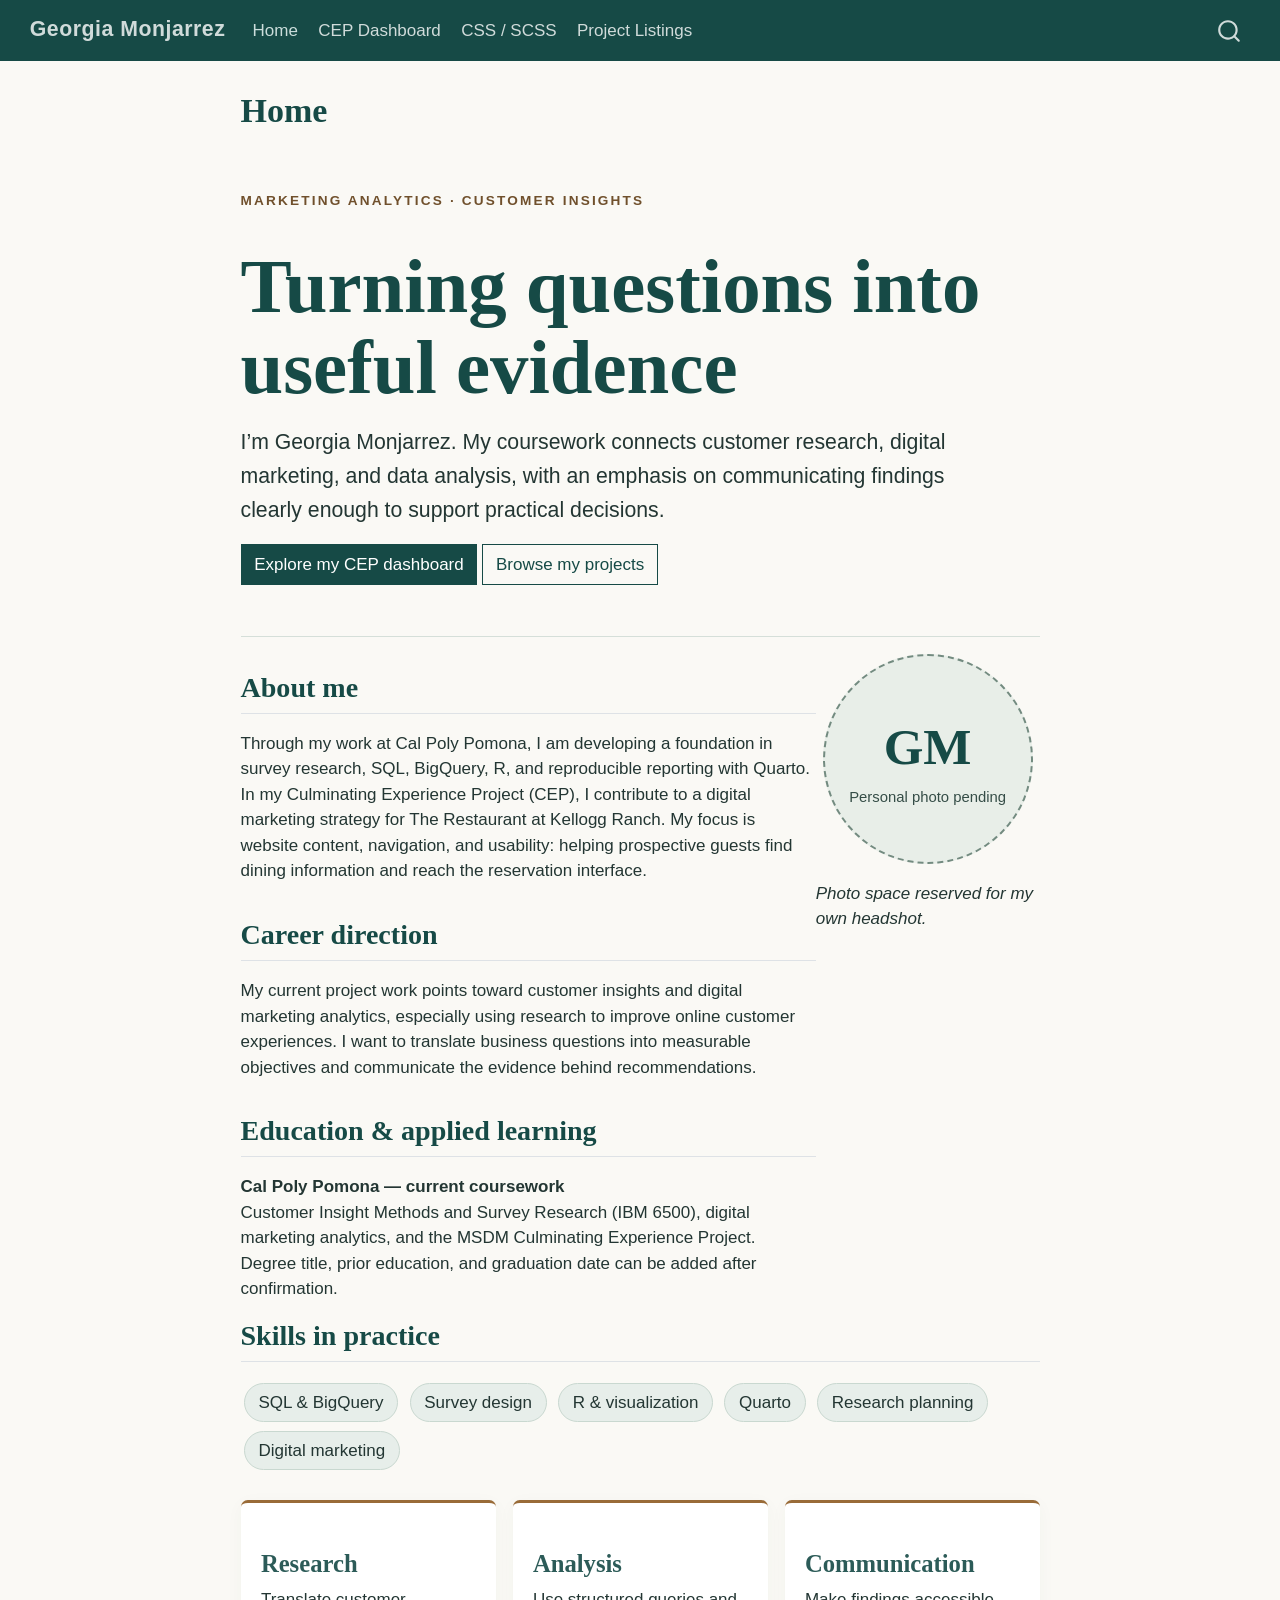
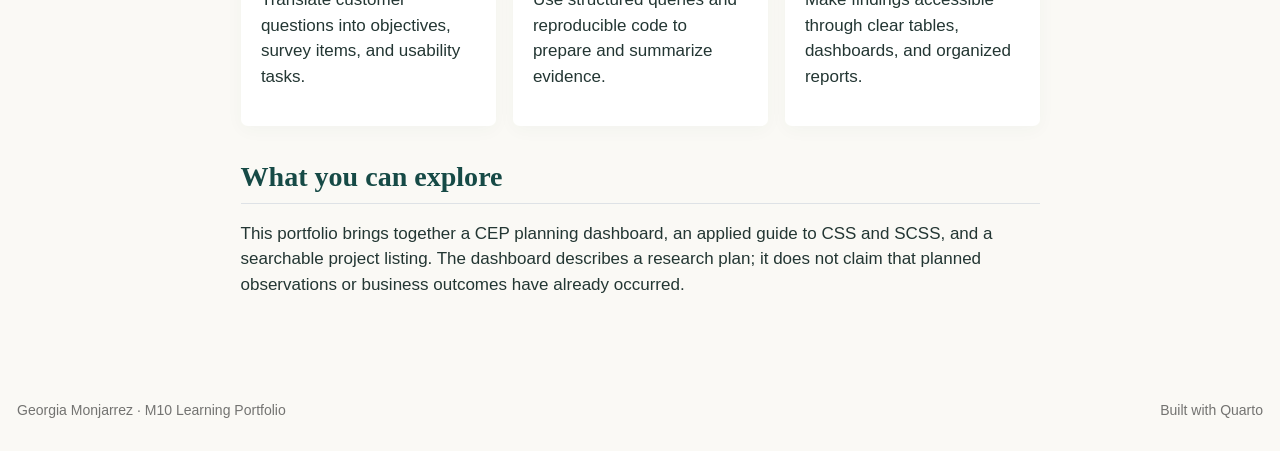
==== docs/index.html @ eda98996 "Initial commit" ====
<!DOCTYPE html>
<html xmlns="http://www.w3.org/1999/xhtml" lang="en" xml:lang="en"><head>

<meta charset="utf-8">
<meta name="generator" content="quarto-1.9.38">

<meta name="viewport" content="width=device-width, initial-scale=1.0, user-scalable=yes">


<title>Georgia Monjarrez | Marketing Analytics Portfolio – Georgia Monjarrez</title>
<style>
/* Default styles provided by pandoc.
** See https://pandoc.org/MANUAL.html#variables-for-html for config info.
*/
code{white-space: pre-wrap;}
span.smallcaps{font-variant: small-caps;}
div.columns{display: flex; gap: min(4vw, 1.5em);}
div.column{flex: auto; overflow-x: auto;}
div.hanging-indent{margin-left: 1.5em; text-indent: -1.5em;}
ul.task-list{list-style: none;}
ul.task-list li input[type="checkbox"] {
  width: 0.8em;
  margin: 0 0.8em 0.2em -1em; /* quarto-specific, see https://github.com/quarto-dev/quarto-cli/issues/4556 */ 
  vertical-align: middle;
}
</style>


<script src="site_libs/quarto-nav/quarto-nav.js"></script>
<script src="site_libs/quarto-nav/headroom.min.js"></script>
<script src="site_libs/clipboard/clipboard.min.js"></script>
<script src="site_libs/quarto-search/autocomplete.umd.js"></script>
<script src="site_libs/quarto-search/fuse.min.js"></script>
<script src="site_libs/quarto-search/quarto-search.js"></script>
<meta name="quarto:offset" content="./">
<script src="site_libs/quarto-html/quarto.js" type="module"></script>
<script src="site_libs/quarto-html/tabsets/tabsets.js" type="module"></script>
<script src="site_libs/quarto-html/popper.min.js"></script>
<script src="site_libs/quarto-html/tippy.umd.min.js"></script>
<script src="site_libs/quarto-html/anchor.min.js"></script>
<link href="site_libs/quarto-html/tippy.css" rel="stylesheet">
<link href="site_libs/quarto-html/quarto-syntax-highlighting-15634bcf2e68342d4ad2dfa704d543f6.css" rel="stylesheet" id="quarto-text-highlighting-styles">
<script src="site_libs/bootstrap/bootstrap.min.js"></script>
<link href="site_libs/bootstrap/bootstrap-icons.css" rel="stylesheet">
<link href="site_libs/bootstrap/bootstrap-c76b51278719bbd2c8a6ee5d5f65cb5e.min.css" rel="stylesheet" append-hash="true" id="quarto-bootstrap" data-mode="light">
<script id="quarto-search-options" type="application/json">{
  "location": "navbar",
  "copy-button": false,
  "collapse-after": 3,
  "panel-placement": "end",
  "type": "overlay",
  "limit": 50,
  "keyboard-shortcut": [
    "f",
    "/",
    "s"
  ],
  "show-item-context": false,
  "language": {
    "search-no-results-text": "No results",
    "search-matching-documents-text": "matching documents",
    "search-copy-link-title": "Copy link to search",
    "search-hide-matches-text": "Hide additional matches",
    "search-more-match-text": "more match in this document",
    "search-more-matches-text": "more matches in this document",
    "search-clear-button-title": "Clear",
    "search-text-placeholder": "",
    "search-detached-cancel-button-title": "Cancel",
    "search-submit-button-title": "Submit",
    "search-label": "Search"
  }
}</script>
<style>html{ scroll-behavior: smooth; }</style>


<link rel="stylesheet" href="styles.css">
</head>

<body class="nav-fixed fullcontent quarto-light">

<div id="quarto-search-results"></div>
  <header id="quarto-header" class="headroom fixed-top">
    <nav class="navbar navbar-expand-lg " data-bs-theme="dark">
      <div class="navbar-container container-fluid">
      <div class="navbar-brand-container mx-auto">
    <a class="navbar-brand" href="./index.html">
    <span class="navbar-title">Georgia Monjarrez</span>
    </a>
  </div>
            <div id="quarto-search" class="" title="Search"></div>
          <button class="navbar-toggler" type="button" data-bs-toggle="collapse" data-bs-target="#navbarCollapse" aria-controls="navbarCollapse" role="menu" aria-expanded="false" aria-label="Toggle navigation" onclick="if (window.quartoToggleHeadroom) { window.quartoToggleHeadroom(); }">
  <span class="navbar-toggler-icon"></span>
</button>
          <div class="collapse navbar-collapse" id="navbarCollapse">
            <ul class="navbar-nav navbar-nav-scroll me-auto">
  <li class="nav-item">
    <a class="nav-link active" href="./index.html" aria-current="page"> 
<span class="menu-text">Home</span></a>
  </li>  
  <li class="nav-item">
    <a class="nav-link" href="./dashboard.html"> 
<span class="menu-text">CEP Dashboard</span></a>
  </li>  
  <li class="nav-item">
    <a class="nav-link" href="./styling.html"> 
<span class="menu-text">CSS / SCSS</span></a>
  </li>  
  <li class="nav-item">
    <a class="nav-link" href="./listings.html"> 
<span class="menu-text">Project Listings</span></a>
  </li>  
</ul>
          </div> <!-- /navcollapse -->
            <div class="quarto-navbar-tools">
</div>
      </div> <!-- /container-fluid -->
    </nav>
</header>
<!-- content -->
<div id="quarto-content" class="quarto-container page-columns page-rows-contents page-layout-article page-navbar">
<!-- sidebar -->
<!-- margin-sidebar -->
    
<!-- main -->
<main class="content" id="quarto-document-content">

<header id="title-block-header" class="quarto-title-block default">
<div class="quarto-title">
<h1 class="title">Home</h1>
</div>



<div class="quarto-title-meta">

    
  
    
  </div>
  


</header>


<div class="hero">
<div class="eyebrow">
<p>Marketing analytics · Customer insights</p>
</div>
<section id="turning-questions-into-useful-evidence" class="level1 unnumbered">
<h1 class="unnumbered">Turning questions into useful evidence</h1>
<div class="lede">
<p>I’m Georgia Monjarrez. My coursework connects customer research, digital marketing, and data analysis, with an emphasis on communicating findings clearly enough to support practical decisions.</p>
</div>
<p><a href="./dashboard.html" class="btn btn-primary">Explore my CEP dashboard</a> <a href="./listings.html" class="btn btn-outline-primary">Browse my projects</a></p>
</section>
</div>
<div class="columns">
<div class="column" style="width:72%;">
<section id="about-me" class="level2">
<h2 class="anchored" data-anchor-id="about-me">About me</h2>
<p>Through my work at Cal Poly Pomona, I am developing a foundation in survey research, SQL, BigQuery, R, and reproducible reporting with Quarto. In my Culminating Experience Project (CEP), I contribute to a digital marketing strategy for The Restaurant at Kellogg Ranch. My focus is website content, navigation, and usability: helping prospective guests find dining information and reach the reservation interface.</p>
</section>
<section id="career-direction" class="level2">
<h2 class="anchored" data-anchor-id="career-direction">Career direction</h2>
<p>My current project work points toward customer insights and digital marketing analytics, especially using research to improve online customer experiences. I want to translate business questions into measurable objectives and communicate the evidence behind recommendations.</p>
</section>
<section id="education-applied-learning" class="level2">
<h2 class="anchored" data-anchor-id="education-applied-learning">Education &amp; applied learning</h2>
<p><strong>Cal Poly Pomona — current coursework</strong><br>
Customer Insight Methods and Survey Research (IBM 6500), digital marketing analytics, and the MSDM Culminating Experience Project. Degree title, prior education, and graduation date can be added after confirmation.</p>
</section>
</div><div class="column" style="width:28%;">
<div class="profile-placeholder" role="img" aria-label="Photo placeholder for Georgia Monjarrez">
<b>GM</b><small>Personal photo pending</small>
</div>
<p><em>Photo space reserved for my own headshot.</em></p>
</div>
</div>
<section id="skills-in-practice" class="level2">
<h2 class="anchored" data-anchor-id="skills-in-practice">Skills in practice</h2>
<p><span class="skill">SQL &amp; BigQuery</span> <span class="skill">Survey design</span> <span class="skill">R &amp; visualization</span> <span class="skill">Quarto</span> <span class="skill">Research planning</span> <span class="skill">Digital marketing</span></p>
<div class="feature-grid">
<section id="research" class="level3 feature">
<h3 class="anchored" data-anchor-id="research">Research</h3>
<p>Translate customer questions into objectives, survey items, and usability tasks.</p>
</section>
<section id="analysis" class="level3 feature">
<h3 class="anchored" data-anchor-id="analysis">Analysis</h3>
<p>Use structured queries and reproducible code to prepare and summarize evidence.</p>
</section>
<section id="communication" class="level3 feature">
<h3 class="anchored" data-anchor-id="communication">Communication</h3>
<p>Make findings accessible through clear tables, dashboards, and organized reports.</p>
</section>
</div>
</section>
<section id="what-you-can-explore" class="level2">
<h2 class="anchored" data-anchor-id="what-you-can-explore">What you can explore</h2>
<p>This portfolio brings together a CEP planning dashboard, an applied guide to CSS and SCSS, and a searchable project listing. The dashboard describes a research plan; it does not claim that planned observations or business outcomes have already occurred.</p>


</section>

</main> <!-- /main -->
<script id="quarto-html-after-body" type="application/javascript">
  window.document.addEventListener("DOMContentLoaded", function (event) {
    const icon = "";
    const anchorJS = new window.AnchorJS();
    anchorJS.options = {
      placement: 'right',
      icon: icon
    };
    anchorJS.add('.anchored');
    const isCodeAnnotation = (el) => {
      for (const clz of el.classList) {
        if (clz.startsWith('code-annotation-')) {                     
          return true;
        }
      }
      return false;
    }
    const onCopySuccess = function(e) {
      // button target
      const button = e.trigger;
      // don't keep focus
      button.blur();
      // flash "checked"
      button.classList.add('code-copy-button-checked');
      var currentTitle = button.getAttribute("title");
      button.setAttribute("title", "Copied!");
      let tooltip;
      if (window.bootstrap) {
        button.setAttribute("data-bs-toggle", "tooltip");
        button.setAttribute("data-bs-placement", "left");
        button.setAttribute("data-bs-title", "Copied!");
        tooltip = new bootstrap.Tooltip(button, 
          { trigger: "manual", 
            customClass: "code-copy-button-tooltip",
            offset: [0, -8]});
        tooltip.show();    
      }
      setTimeout(function() {
        if (tooltip) {
          tooltip.hide();
          button.removeAttribute("data-bs-title");
          button.removeAttribute("data-bs-toggle");
          button.removeAttribute("data-bs-placement");
        }
        button.setAttribute("title", currentTitle);
        button.classList.remove('code-copy-button-checked');
      }, 1000);
      // clear code selection
      e.clearSelection();
    }
    const getTextToCopy = function(trigger) {
      const outerScaffold = trigger.parentElement.cloneNode(true);
      const codeEl = outerScaffold.querySelector('code');
      for (const childEl of codeEl.children) {
        if (isCodeAnnotation(childEl)) {
          childEl.remove();
        }
      }
      return codeEl.innerText;
    }
    const clipboard = new window.ClipboardJS('.code-copy-button:not([data-in-quarto-modal])', {
      text: getTextToCopy
    });
    clipboard.on('success', onCopySuccess);
    if (window.document.getElementById('quarto-embedded-source-code-modal')) {
      const clipboardModal = new window.ClipboardJS('.code-copy-button[data-in-quarto-modal]', {
        text: getTextToCopy,
        container: window.document.getElementById('quarto-embedded-source-code-modal')
      });
      clipboardModal.on('success', onCopySuccess);
    }
      var localhostRegex = new RegExp(/^(?:http|https):\/\/localhost\:?[0-9]*\//);
      var mailtoRegex = new RegExp(/^mailto:/);
        var filterRegex = new RegExp('/' + window.location.host + '/');
      var isInternal = (href) => {
          return filterRegex.test(href) || localhostRegex.test(href) || mailtoRegex.test(href);
      }
      // Inspect non-navigation links and adorn them if external
     var links = window.document.querySelectorAll('a[href]:not(.nav-link):not(.navbar-brand):not(.toc-action):not(.sidebar-link):not(.sidebar-item-toggle):not(.pagination-link):not(.no-external):not([aria-hidden]):not(.dropdown-item):not(.quarto-navigation-tool):not(.about-link)');
      for (var i=0; i<links.length; i++) {
        const link = links[i];
        if (!isInternal(link.href)) {
          // undo the damage that might have been done by quarto-nav.js in the case of
          // links that we want to consider external
          if (link.dataset.originalHref !== undefined) {
            link.href = link.dataset.originalHref;
          }
        }
      }
    function tippyHover(el, contentFn, onTriggerFn, onUntriggerFn) {
      const config = {
        allowHTML: true,
        maxWidth: 500,
        delay: 100,
        arrow: false,
        appendTo: function(el) {
            return el.parentElement;
        },
        interactive: true,
        interactiveBorder: 10,
        theme: 'quarto',
        placement: 'bottom-start',
      };
      if (contentFn) {
        config.content = contentFn;
      }
      if (onTriggerFn) {
        config.onTrigger = onTriggerFn;
      }
      if (onUntriggerFn) {
        config.onUntrigger = onUntriggerFn;
      }
      window.tippy(el, config); 
    }
    const noterefs = window.document.querySelectorAll('a[role="doc-noteref"]');
    for (var i=0; i<noterefs.length; i++) {
      const ref = noterefs[i];
      tippyHover(ref, function() {
        // use id or data attribute instead here
        let href = ref.getAttribute('data-footnote-href') || ref.getAttribute('href');
        try { href = new URL(href).hash; } catch {}
        const id = href.replace(/^#\/?/, "");
        const note = window.document.getElementById(id);
        if (note) {
          return note.innerHTML;
        } else {
          return "";
        }
      });
    }
    const xrefs = window.document.querySelectorAll('a.quarto-xref');
    const processXRef = (id, note) => {
      // Strip column container classes
      const stripColumnClz = (el) => {
        el.classList.remove("page-full", "page-columns");
        if (el.children) {
          for (const child of el.children) {
            stripColumnClz(child);
          }
        }
      }
      stripColumnClz(note)
      if (id === null || id.startsWith('sec-')) {
        // Special case sections, only their first couple elements
        const container = document.createElement("div");
        if (note.children && note.children.length > 2) {
          container.appendChild(note.children[0].cloneNode(true));
          for (let i = 1; i < note.children.length; i++) {
            const child = note.children[i];
            if (child.tagName === "P" && child.innerText === "") {
              continue;
            } else {
              container.appendChild(child.cloneNode(true));
              break;
            }
          }
          if (window.Quarto?.typesetMath) {
            window.Quarto.typesetMath(container);
          }
          return container.innerHTML
        } else {
          if (window.Quarto?.typesetMath) {
            window.Quarto.typesetMath(note);
          }
          return note.innerHTML;
        }
      } else {
        // Remove any anchor links if they are present
        const anchorLink = note.querySelector('a.anchorjs-link');
        if (anchorLink) {
          anchorLink.remove();
        }
        if (window.Quarto?.typesetMath) {
          window.Quarto.typesetMath(note);
        }
        if (note.classList.contains("callout")) {
          return note.outerHTML;
        } else {
          return note.innerHTML;
        }
      }
    }
    for (var i=0; i<xrefs.length; i++) {
      const xref = xrefs[i];
      tippyHover(xref, undefined, function(instance) {
        instance.disable();
        let url = xref.getAttribute('href');
        let hash = undefined; 
        if (url.startsWith('#')) {
          hash = url;
        } else {
          try { hash = new URL(url).hash; } catch {}
        }
        if (hash) {
          const id = hash.replace(/^#\/?/, "");
          const note = window.document.getElementById(id);
          if (note !== null) {
            try {
              const html = processXRef(id, note.cloneNode(true));
              instance.setContent(html);
            } finally {
              instance.enable();
              instance.show();
            }
          } else {
            // See if we can fetch this
            fetch(url.split('#')[0])
            .then(res => res.text())
            .then(html => {
              const parser = new DOMParser();
              const htmlDoc = parser.parseFromString(html, "text/html");
              const note = htmlDoc.getElementById(id);
              if (note !== null) {
                const html = processXRef(id, note);
                instance.setContent(html);
              } 
            }).finally(() => {
              instance.enable();
              instance.show();
            });
          }
        } else {
          // See if we can fetch a full url (with no hash to target)
          // This is a special case and we should probably do some content thinning / targeting
          fetch(url)
          .then(res => res.text())
          .then(html => {
            const parser = new DOMParser();
            const htmlDoc = parser.parseFromString(html, "text/html");
            const note = htmlDoc.querySelector('main.content');
            if (note !== null) {
              // This should only happen for chapter cross references
              // (since there is no id in the URL)
              // remove the first header
              if (note.children.length > 0 && note.children[0].tagName === "HEADER") {
                note.children[0].remove();
              }
              const html = processXRef(null, note);
              instance.setContent(html);
            } 
          }).finally(() => {
            instance.enable();
            instance.show();
          });
        }
      }, function(instance) {
      });
    }
        let selectedAnnoteEl;
        const selectorForAnnotation = ( cell, annotation) => {
          let cellAttr = 'data-code-cell="' + cell + '"';
          let lineAttr = 'data-code-annotation="' +  annotation + '"';
          const selector = 'span[' + cellAttr + '][' + lineAttr + ']';
          return selector;
        }
        const selectCodeLines = (annoteEl) => {
          const doc = window.document;
          const targetCell = annoteEl.getAttribute("data-target-cell");
          const targetAnnotation = annoteEl.getAttribute("data-target-annotation");
          const annoteSpan = window.document.querySelector(selectorForAnnotation(targetCell, targetAnnotation));
          const lines = annoteSpan.getAttribute("data-code-lines").split(",");
          const lineIds = lines.map((line) => {
            return targetCell + "-" + line;
          })
          let top = null;
          let height = null;
          let parent = null;
          if (lineIds.length > 0) {
              //compute the position of the single el (top and bottom and make a div)
              const el = window.document.getElementById(lineIds[0]);
              top = el.offsetTop;
              height = el.offsetHeight;
              parent = el.parentElement.parentElement;
            if (lineIds.length > 1) {
              const lastEl = window.document.getElementById(lineIds[lineIds.length - 1]);
              const bottom = lastEl.offsetTop + lastEl.offsetHeight;
              height = bottom - top;
            }
            if (top !== null && height !== null && parent !== null) {
              // cook up a div (if necessary) and position it 
              let div = window.document.getElementById("code-annotation-line-highlight");
              if (div === null) {
                div = window.document.createElement("div");
                div.setAttribute("id", "code-annotation-line-highlight");
                div.style.position = 'absolute';
                parent.appendChild(div);
              }
              div.style.top = top - 2 + "px";
              div.style.height = height + 4 + "px";
              div.style.left = 0;
              let gutterDiv = window.document.getElementById("code-annotation-line-highlight-gutter");
              if (gutterDiv === null) {
                gutterDiv = window.document.createElement("div");
                gutterDiv.setAttribute("id", "code-annotation-line-highlight-gutter");
                gutterDiv.style.position = 'absolute';
                const codeCell = window.document.getElementById(targetCell);
                const gutter = codeCell.querySelector('.code-annotation-gutter');
                gutter.appendChild(gutterDiv);
              }
              gutterDiv.style.top = top - 2 + "px";
              gutterDiv.style.height = height + 4 + "px";
            }
            selectedAnnoteEl = annoteEl;
          }
        };
        const unselectCodeLines = () => {
          const elementsIds = ["code-annotation-line-highlight", "code-annotation-line-highlight-gutter"];
          elementsIds.forEach((elId) => {
            const div = window.document.getElementById(elId);
            if (div) {
              div.remove();
            }
          });
          selectedAnnoteEl = undefined;
        };
          // Handle positioning of the toggle
      window.addEventListener(
        "resize",
        throttle(() => {
          elRect = undefined;
          if (selectedAnnoteEl) {
            selectCodeLines(selectedAnnoteEl);
          }
        }, 10)
      );
      function throttle(fn, ms) {
      let throttle = false;
      let timer;
        return (...args) => {
          if(!throttle) { // first call gets through
              fn.apply(this, args);
              throttle = true;
          } else { // all the others get throttled
              if(timer) clearTimeout(timer); // cancel #2
              timer = setTimeout(() => {
                fn.apply(this, args);
                timer = throttle = false;
              }, ms);
          }
        };
      }
        // Attach click handler to the DT
        const annoteDls = window.document.querySelectorAll('dt[data-target-cell]');
        for (const annoteDlNode of annoteDls) {
          annoteDlNode.addEventListener('click', (event) => {
            const clickedEl = event.target;
            if (clickedEl !== selectedAnnoteEl) {
              unselectCodeLines();
              const activeEl = window.document.querySelector('dt[data-target-cell].code-annotation-active');
              if (activeEl) {
                activeEl.classList.remove('code-annotation-active');
              }
              selectCodeLines(clickedEl);
              clickedEl.classList.add('code-annotation-active');
            } else {
              // Unselect the line
              unselectCodeLines();
              clickedEl.classList.remove('code-annotation-active');
            }
          });
        }
    const findCites = (el) => {
      const parentEl = el.parentElement;
      if (parentEl) {
        const cites = parentEl.dataset.cites;
        if (cites) {
          return {
            el,
            cites: cites.split(' ')
          };
        } else {
          return findCites(el.parentElement)
        }
      } else {
        return undefined;
      }
    };
    var bibliorefs = window.document.querySelectorAll('a[role="doc-biblioref"]');
    for (var i=0; i<bibliorefs.length; i++) {
      const ref = bibliorefs[i];
      const citeInfo = findCites(ref);
      if (citeInfo) {
        tippyHover(citeInfo.el, function() {
          var popup = window.document.createElement('div');
          citeInfo.cites.forEach(function(cite) {
            var citeDiv = window.document.createElement('div');
            citeDiv.classList.add('hanging-indent');
            citeDiv.classList.add('csl-entry');
            var biblioDiv = window.document.getElementById('ref-' + cite);
            if (biblioDiv) {
              citeDiv.innerHTML = biblioDiv.innerHTML;
            }
            popup.appendChild(citeDiv);
          });
          return popup.innerHTML;
        });
      }
    }
  });
  </script>
</div> <!-- /content -->
<footer class="footer">
  <div class="nav-footer">
    <div class="nav-footer-left">
<p>Georgia Monjarrez · M10 Learning Portfolio</p>
</div>   
    <div class="nav-footer-center">
      &nbsp;
    </div>
    <div class="nav-footer-right">
<p>Built with Quarto</p>
</div>
  </div>
</footer>




<script src="site_libs/quarto-html/zenscroll-min.js"></script>
</body></html>
---- docs/site_libs/quarto-html/tippy.css ----
.tippy-box[data-animation=fade][data-state=hidden]{opacity:0}[data-tippy-root]{max-width:calc(100vw - 10px)}.tippy-box{position:relative;background-color:#333;color:#fff;border-radius:4px;font-size:14px;line-height:1.4;white-space:normal;outline:0;transition-property:transform,visibility,opacity}.tippy-box[data-placement^=top]>.tippy-arrow{bottom:0}.tippy-box[data-placement^=top]>.tippy-arrow:before{bottom:-7px;left:0;border-width:8px 8px 0;border-top-color:initial;transform-origin:center top}.tippy-box[data-placement^=bottom]>.tippy-arrow{top:0}.tippy-box[data-placement^=bottom]>.tippy-arrow:before{top:-7px;left:0;border-width:0 8px 8px;border-bottom-color:initial;transform-origin:center bottom}.tippy-box[data-placement^=left]>.tippy-arrow{right:0}.tippy-box[data-placement^=left]>.tippy-arrow:before{border-width:8px 0 8px 8px;border-left-color:initial;right:-7px;transform-origin:center left}.tippy-box[data-placement^=right]>.tippy-arrow{left:0}.tippy-box[data-placement^=right]>.tippy-arrow:before{left:-7px;border-width:8px 8px 8px 0;border-right-color:initial;transform-origin:center right}.tippy-box[data-inertia][data-state=visible]{transition-timing-function:cubic-bezier(.54,1.5,.38,1.11)}.tippy-arrow{width:16px;height:16px;color:#333}.tippy-arrow:before{content:"";position:absolute;border-color:transparent;border-style:solid}.tippy-content{position:relative;padding:5px 9px;z-index:1}
---- docs/site_libs/quarto-html/quarto-syntax-highlighting-15634bcf2e68342d4ad2dfa704d543f6.css ----
/* quarto syntax highlight colors */
:root {
  --quarto-hl-ot-color: #003B4F;
  --quarto-hl-at-color: #657422;
  --quarto-hl-ss-color: #20794D;
  --quarto-hl-an-color: #5E5E5E;
  --quarto-hl-fu-color: #4758AB;
  --quarto-hl-st-color: #20794D;
  --quarto-hl-cf-color: #003B4F;
  --quarto-hl-op-color: #5E5E5E;
  --quarto-hl-er-color: #AD0000;
  --quarto-hl-bn-color: #AD0000;
  --quarto-hl-al-color: #AD0000;
  --quarto-hl-va-color: #111111;
  --quarto-hl-bu-color: inherit;
  --quarto-hl-ex-color: inherit;
  --quarto-hl-pp-color: #AD0000;
  --quarto-hl-in-color: #5E5E5E;
  --quarto-hl-vs-color: #20794D;
  --quarto-hl-wa-color: #5E5E5E;
  --quarto-hl-do-color: #5E5E5E;
  --quarto-hl-im-color: #00769E;
  --quarto-hl-ch-color: #20794D;
  --quarto-hl-dt-color: #AD0000;
  --quarto-hl-fl-color: #AD0000;
  --quarto-hl-co-color: #5E5E5E;
  --quarto-hl-cv-color: #5E5E5E;
  --quarto-hl-cn-color: #8f5902;
  --quarto-hl-sc-color: #5E5E5E;
  --quarto-hl-dv-color: #AD0000;
  --quarto-hl-kw-color: #003B4F;
}

/* other quarto variables */
:root {
  --quarto-font-monospace: SFMono-Regular, Menlo, Monaco, Consolas, "Liberation Mono", "Courier New", monospace;
}

/* syntax highlight based on Pandoc's rules */
pre > code.sourceCode > span {
  color: #003B4F;
}

code.sourceCode > span {
  color: #003B4F;
}

div.sourceCode,
div.sourceCode pre.sourceCode {
  color: #003B4F;
}

/* Normal */
code span {
  color: #003B4F;
}

/* Alert */
code span.al {
  color: #AD0000;
  font-style: inherit;
}

/* Annotation */
code span.an {
  color: #5E5E5E;
  font-style: inherit;
}

/* Attribute */
code span.at {
  color: #657422;
  font-style: inherit;
}

/* BaseN */
code span.bn {
  color: #AD0000;
  font-style: inherit;
}

/* BuiltIn */
code span.bu {
  font-style: inherit;
}

/* ControlFlow */
code span.cf {
  color: #003B4F;
  font-weight: bold;
  font-style: inherit;
}

/* Char */
code span.ch {
  color: #20794D;
  font-style: inherit;
}

/* Constant */
code span.cn {
  color: #8f5902;
  font-style: inherit;
}

/* Comment */
code span.co {
  color: #5E5E5E;
  font-style: inherit;
}

/* CommentVar */
code span.cv {
  color: #5E5E5E;
  font-style: italic;
}

/* Documentation */
code span.do {
  color: #5E5E5E;
  font-style: italic;
}

/* DataType */
code span.dt {
  color: #AD0000;
  font-style: inherit;
}

/* DecVal */
code span.dv {
  color: #AD0000;
  font-style: inherit;
}

/* Error */
code span.er {
  color: #AD0000;
  font-style: inherit;
}

/* Extension */
code span.ex {
  font-style: inherit;
}

/* Float */
code span.fl {
  color: #AD0000;
  font-style: inherit;
}

/* Function */
code span.fu {
  color: #4758AB;
  font-style: inherit;
}

/* Import */
code span.im {
  color: #00769E;
  font-style: inherit;
}

/* Information */
code span.in {
  color: #5E5E5E;
  font-style: inherit;
}

/* Keyword */
code span.kw {
  color: #003B4F;
  font-weight: bold;
  font-style: inherit;
}

/* Operator */
code span.op {
  color: #5E5E5E;
  font-style: inherit;
}

/* Other */
code span.ot {
  color: #003B4F;
  font-style: inherit;
}

/* Preprocessor */
code span.pp {
  color: #AD0000;
  font-style: inherit;
}

/* SpecialChar */
code span.sc {
  color: #5E5E5E;
  font-style: inherit;
}

/* SpecialString */
code span.ss {
  color: #20794D;
  font-style: inherit;
}

/* String */
code span.st {
  color: #20794D;
  font-style: inherit;
}

/* Variable */
code span.va {
  color: #111111;
  font-style: inherit;
}

/* VerbatimString */
code span.vs {
  color: #20794D;
  font-style: inherit;
}

/* Warning */
code span.wa {
  color: #5E5E5E;
  font-style: italic;
}

.prevent-inlining {
  content: "</";
}

/*# sourceMappingURL=f23921c56f73e400b49028c9186a1aa0.css.map */
---- docs/styles.css ----
:root { --portfolio-accent: #996b38; }
.hero { padding: 2.5rem 0 2rem; border-bottom: 1px solid #d5dfd9; }
.eyebrow { text-transform: uppercase; letter-spacing: .16em; font-size: .8rem; font-weight: 700; color: #70502c; }
.hero h1 { font-size: clamp(2.6rem, 6vw, 4.6rem); line-height: 1.06; max-width: 850px; }
.lede { font-size: 1.25rem; line-height: 1.6; max-width: 760px; }
.profile-placeholder { width: 210px; height: 210px; border-radius: 50%; background: #e8eee8; border: 2px dashed #738b80; display: grid; place-content: center; text-align: center; margin: 1rem auto; }
.profile-placeholder b { font-family: Georgia, serif; font-size: 3rem; color: #164a46; }
.profile-placeholder small { max-width: 160px; color: #354d47; }
.skill { display: inline-block; background: #e7eeea; border: 1px solid #c9d8d0; border-radius: 2rem; padding: .35rem .8rem; margin: .25rem .2rem; }
.feature-grid { display: grid; grid-template-columns: repeat(3, 1fr); gap: 1rem; margin: 1.5rem 0; }
.feature { border-top: 3px solid #996b38; padding: 1.2rem; background: white; border-radius: .4rem; box-shadow: 0 4px 18px #164a4609; }
a:focus-visible, button:focus-visible, input:focus-visible { outline: 3px solid #996b38; outline-offset: 4px; }
.demo-panel { background: white; border: 1px solid #c9d8d0; padding: 1.4rem; border-radius: .5rem; }
.demo-panel strong { color: #164a46; }
@media(max-width: 760px) { .feature-grid { grid-template-columns: 1fr; } .hero { padding-top: 1rem; } }
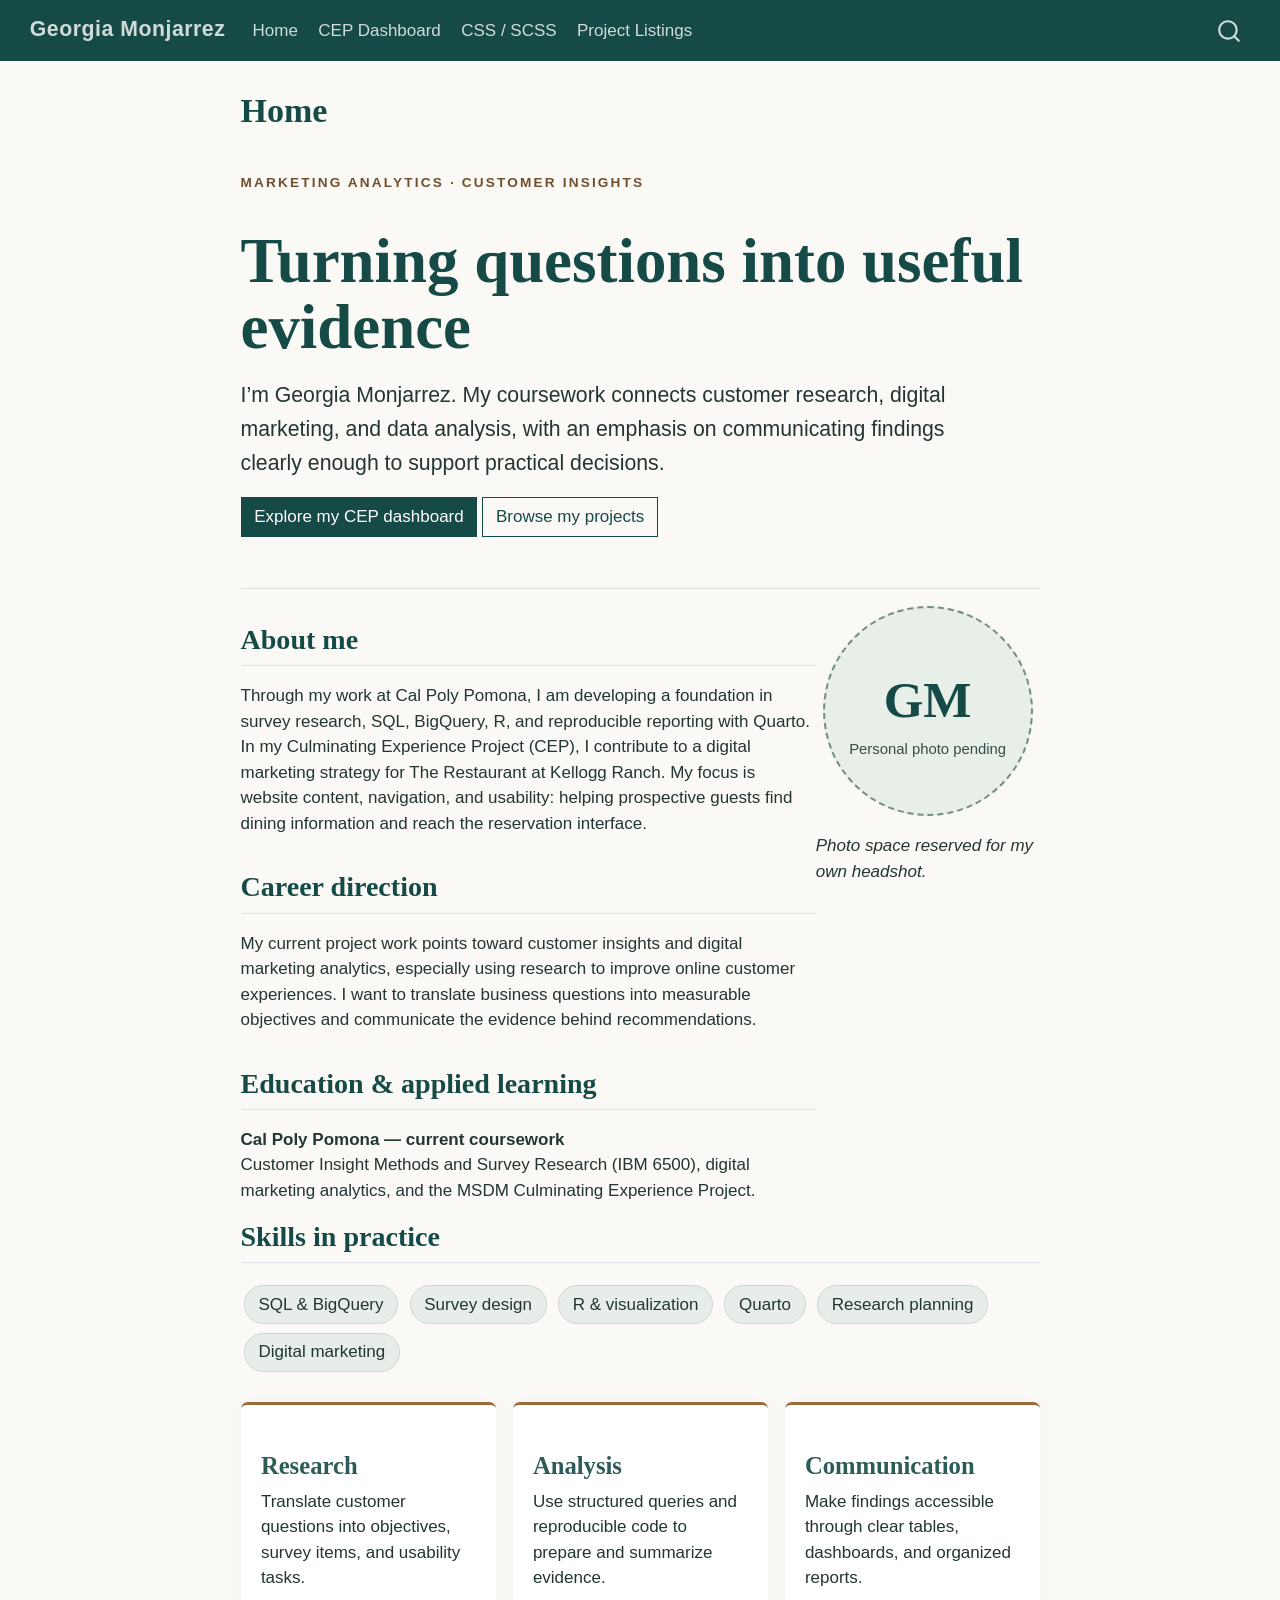
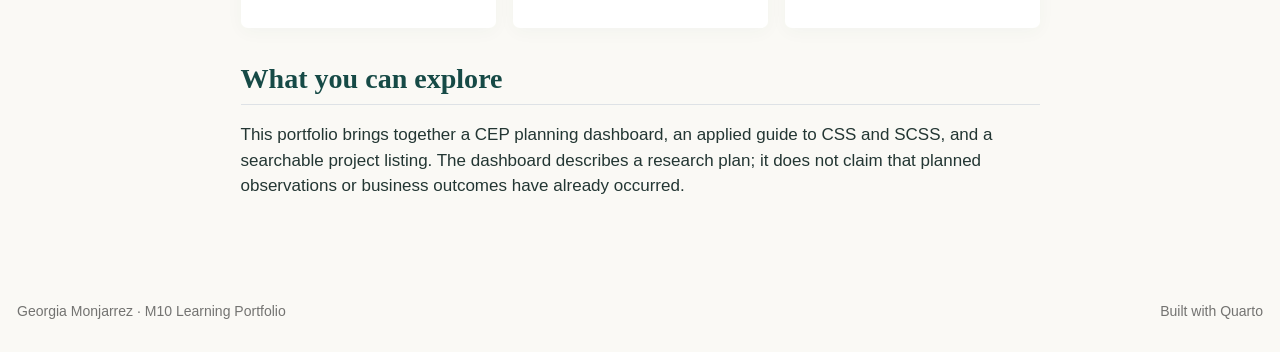
==== commit aee55f1d: "Finalize local portfolio and submission checklist" ====
--- a/docs/index.html
+++ b/docs/index.html
@@ -42,7 +42,7 @@
 <link href="site_libs/quarto-html/quarto-syntax-highlighting-15634bcf2e68342d4ad2dfa704d543f6.css" rel="stylesheet" id="quarto-text-highlighting-styles">
 <script src="site_libs/bootstrap/bootstrap.min.js"></script>
 <link href="site_libs/bootstrap/bootstrap-icons.css" rel="stylesheet">
-<link href="site_libs/bootstrap/bootstrap-c76b51278719bbd2c8a6ee5d5f65cb5e.min.css" rel="stylesheet" append-hash="true" id="quarto-bootstrap" data-mode="light">
+<link href="site_libs/bootstrap/bootstrap-c1baa4e1d82427b9ac413435daeeb3f1.min.css" rel="stylesheet" append-hash="true" id="quarto-bootstrap" data-mode="light">
 <script id="quarto-search-options" type="application/json">{
   "location": "navbar",
   "copy-button": false,
@@ -122,22 +122,9 @@
 <!-- margin-sidebar -->
     
 <!-- main -->
-<main class="content" id="quarto-document-content">
-
-<header id="title-block-header" class="quarto-title-block default">
-<div class="quarto-title">
-<h1 class="title">Home</h1>
-</div>
-
-
-
-<div class="quarto-title-meta">
-
-    
-  
-    
-  </div>
-  
+<main class="content" id="quarto-document-content"><header id="title-block-header" class="quarto-title-block"><h1 class="title display-7">Home</h1></header>
+
+<header id="title-block-header">
 
 
 </header>
@@ -168,7 +155,7 @@
 <section id="education-applied-learning" class="level2">
 <h2 class="anchored" data-anchor-id="education-applied-learning">Education &amp; applied learning</h2>
 <p><strong>Cal Poly Pomona — current coursework</strong><br>
-Customer Insight Methods and Survey Research (IBM 6500), digital marketing analytics, and the MSDM Culminating Experience Project. Degree title, prior education, and graduation date can be added after confirmation.</p>
+Customer Insight Methods and Survey Research (IBM 6500), digital marketing analytics, and the MSDM Culminating Experience Project.</p>
 </section>
 </div><div class="column" style="width:28%;">
 <div class="profile-placeholder" role="img" aria-label="Photo placeholder for Georgia Monjarrez">
--- a/docs/styles.css
+++ b/docs/styles.css
@@ -1,7 +1,7 @@
 :root { --portfolio-accent: #996b38; }
-.hero { padding: 2.5rem 0 2rem; border-bottom: 1px solid #d5dfd9; }
+.hero { padding: 1.5rem 0 2rem; border-bottom: 1px solid #d5dfd9; }
 .eyebrow { text-transform: uppercase; letter-spacing: .16em; font-size: .8rem; font-weight: 700; color: #70502c; }
-.hero h1 { font-size: clamp(2.6rem, 6vw, 4.6rem); line-height: 1.06; max-width: 850px; }
+.hero h1 { font-size: clamp(2.4rem, 5vw, 3.7rem); line-height: 1.06; max-width: 850px; }
 .lede { font-size: 1.25rem; line-height: 1.6; max-width: 760px; }
 .profile-placeholder { width: 210px; height: 210px; border-radius: 50%; background: #e8eee8; border: 2px dashed #738b80; display: grid; place-content: center; text-align: center; margin: 1rem auto; }
 .profile-placeholder b { font-family: Georgia, serif; font-size: 3rem; color: #164a46; }
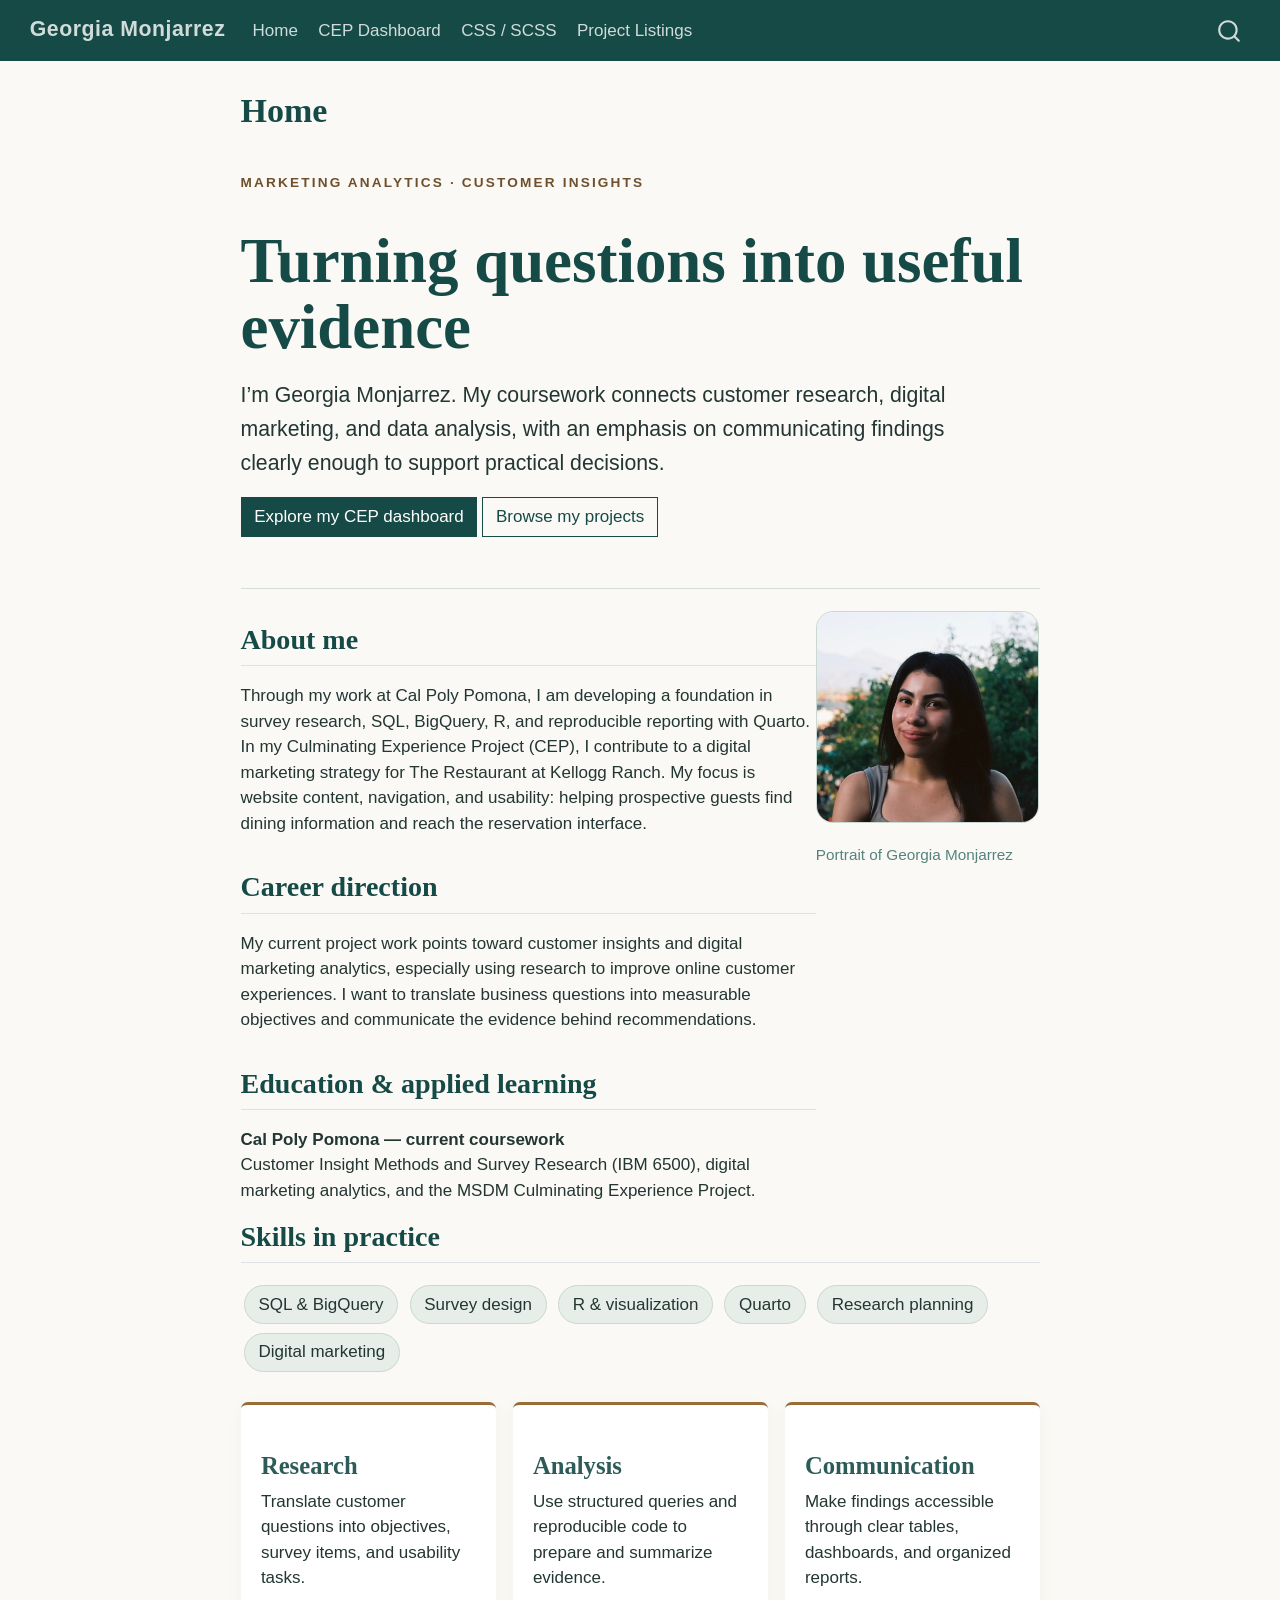
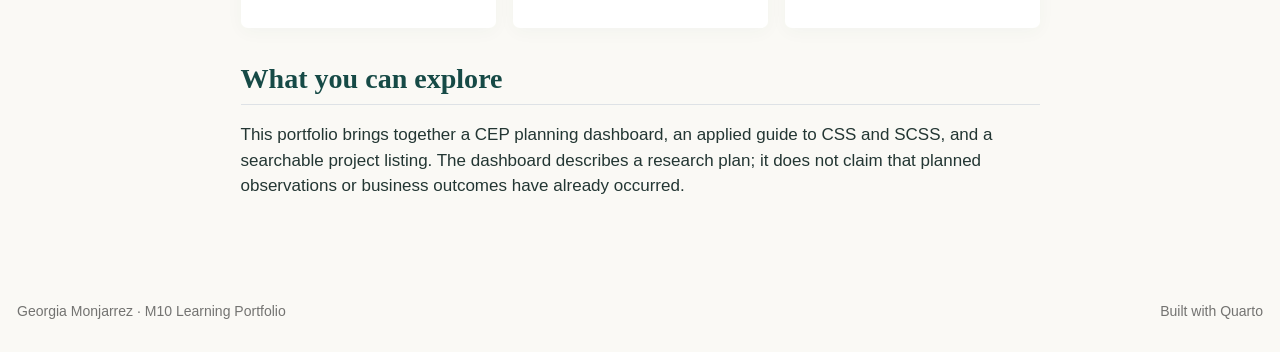
==== commit f56888bf: "Add supplied portrait to portfolio home page" ====
--- a/docs/index.html
+++ b/docs/index.html
@@ -158,10 +158,12 @@
 Customer Insight Methods and Survey Research (IBM 6500), digital marketing analytics, and the MSDM Culminating Experience Project.</p>
 </section>
 </div><div class="column" style="width:28%;">
-<div class="profile-placeholder" role="img" aria-label="Photo placeholder for Georgia Monjarrez">
-<b>GM</b><small>Personal photo pending</small>
-</div>
-<p><em>Photo space reserved for my own headshot.</em></p>
+<div class="quarto-figure quarto-figure-center">
+<figure class="figure">
+<p><img src="assets/georgia-monjarrez.jpg" class="profile-photo img-fluid figure-img"></p>
+<figcaption>Portrait of Georgia Monjarrez</figcaption>
+</figure>
+</div>
 </div>
 </div>
 <section id="skills-in-practice" class="level2">
--- a/docs/styles.css
+++ b/docs/styles.css
@@ -3,9 +3,6 @@
 .eyebrow { text-transform: uppercase; letter-spacing: .16em; font-size: .8rem; font-weight: 700; color: #70502c; }
 .hero h1 { font-size: clamp(2.4rem, 5vw, 3.7rem); line-height: 1.06; max-width: 850px; }
 .lede { font-size: 1.25rem; line-height: 1.6; max-width: 760px; }
-.profile-placeholder { width: 210px; height: 210px; border-radius: 50%; background: #e8eee8; border: 2px dashed #738b80; display: grid; place-content: center; text-align: center; margin: 1rem auto; }
-.profile-placeholder b { font-family: Georgia, serif; font-size: 3rem; color: #164a46; }
-.profile-placeholder small { max-width: 160px; color: #354d47; }
 .skill { display: inline-block; background: #e7eeea; border: 1px solid #c9d8d0; border-radius: 2rem; padding: .35rem .8rem; margin: .25rem .2rem; }
 .feature-grid { display: grid; grid-template-columns: repeat(3, 1fr); gap: 1rem; margin: 1.5rem 0; }
 .feature { border-top: 3px solid #996b38; padding: 1.2rem; background: white; border-radius: .4rem; box-shadow: 0 4px 18px #164a4609; }
@@ -13,3 +10,5 @@
 .demo-panel { background: white; border: 1px solid #c9d8d0; padding: 1.4rem; border-radius: .5rem; }
 .demo-panel strong { color: #164a46; }
 @media(max-width: 760px) { .feature-grid { grid-template-columns: 1fr; } .hero { padding-top: 1rem; } }
+
+.profile-photo { display: block; width: 100%; max-width: 280px; height: auto; border-radius: 1rem; margin: 1.25rem auto; border: 1px solid #c9d8d0; }
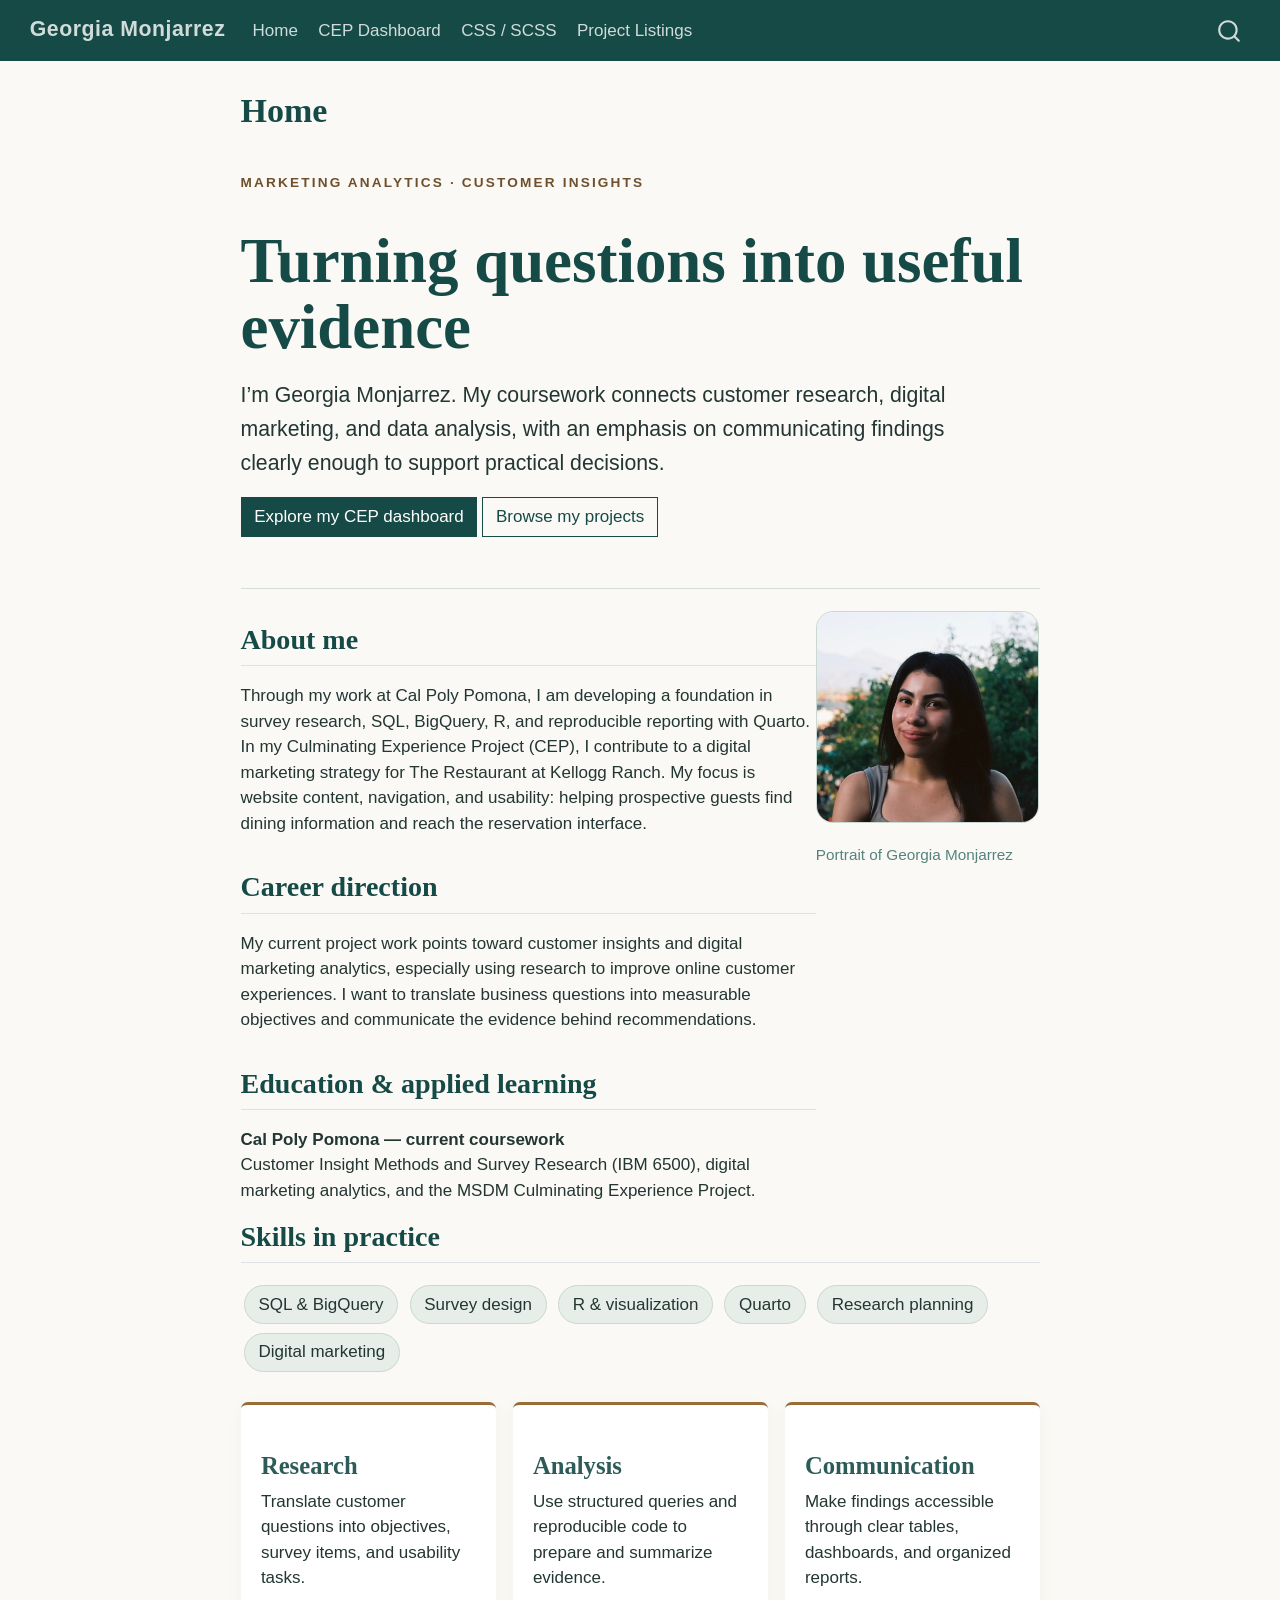
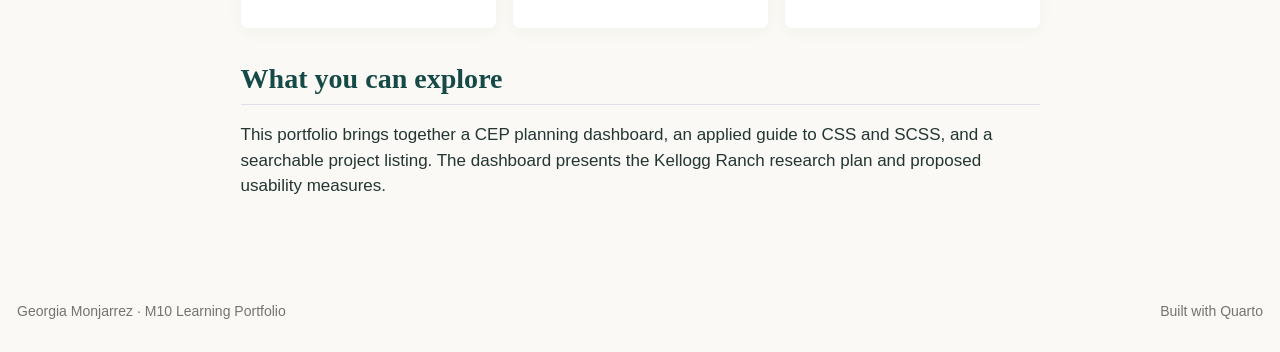
==== commit c45b7308: "Streamline topic explanations and remove instructional copy" ====
--- a/docs/index.html
+++ b/docs/index.html
@@ -186,7 +186,7 @@
 </section>
 <section id="what-you-can-explore" class="level2">
 <h2 class="anchored" data-anchor-id="what-you-can-explore">What you can explore</h2>
-<p>This portfolio brings together a CEP planning dashboard, an applied guide to CSS and SCSS, and a searchable project listing. The dashboard describes a research plan; it does not claim that planned observations or business outcomes have already occurred.</p>
+<p>This portfolio brings together a CEP planning dashboard, an applied guide to CSS and SCSS, and a searchable project listing. The dashboard presents the Kellogg Ranch research plan and proposed usability measures.</p>
 
 
 </section>
